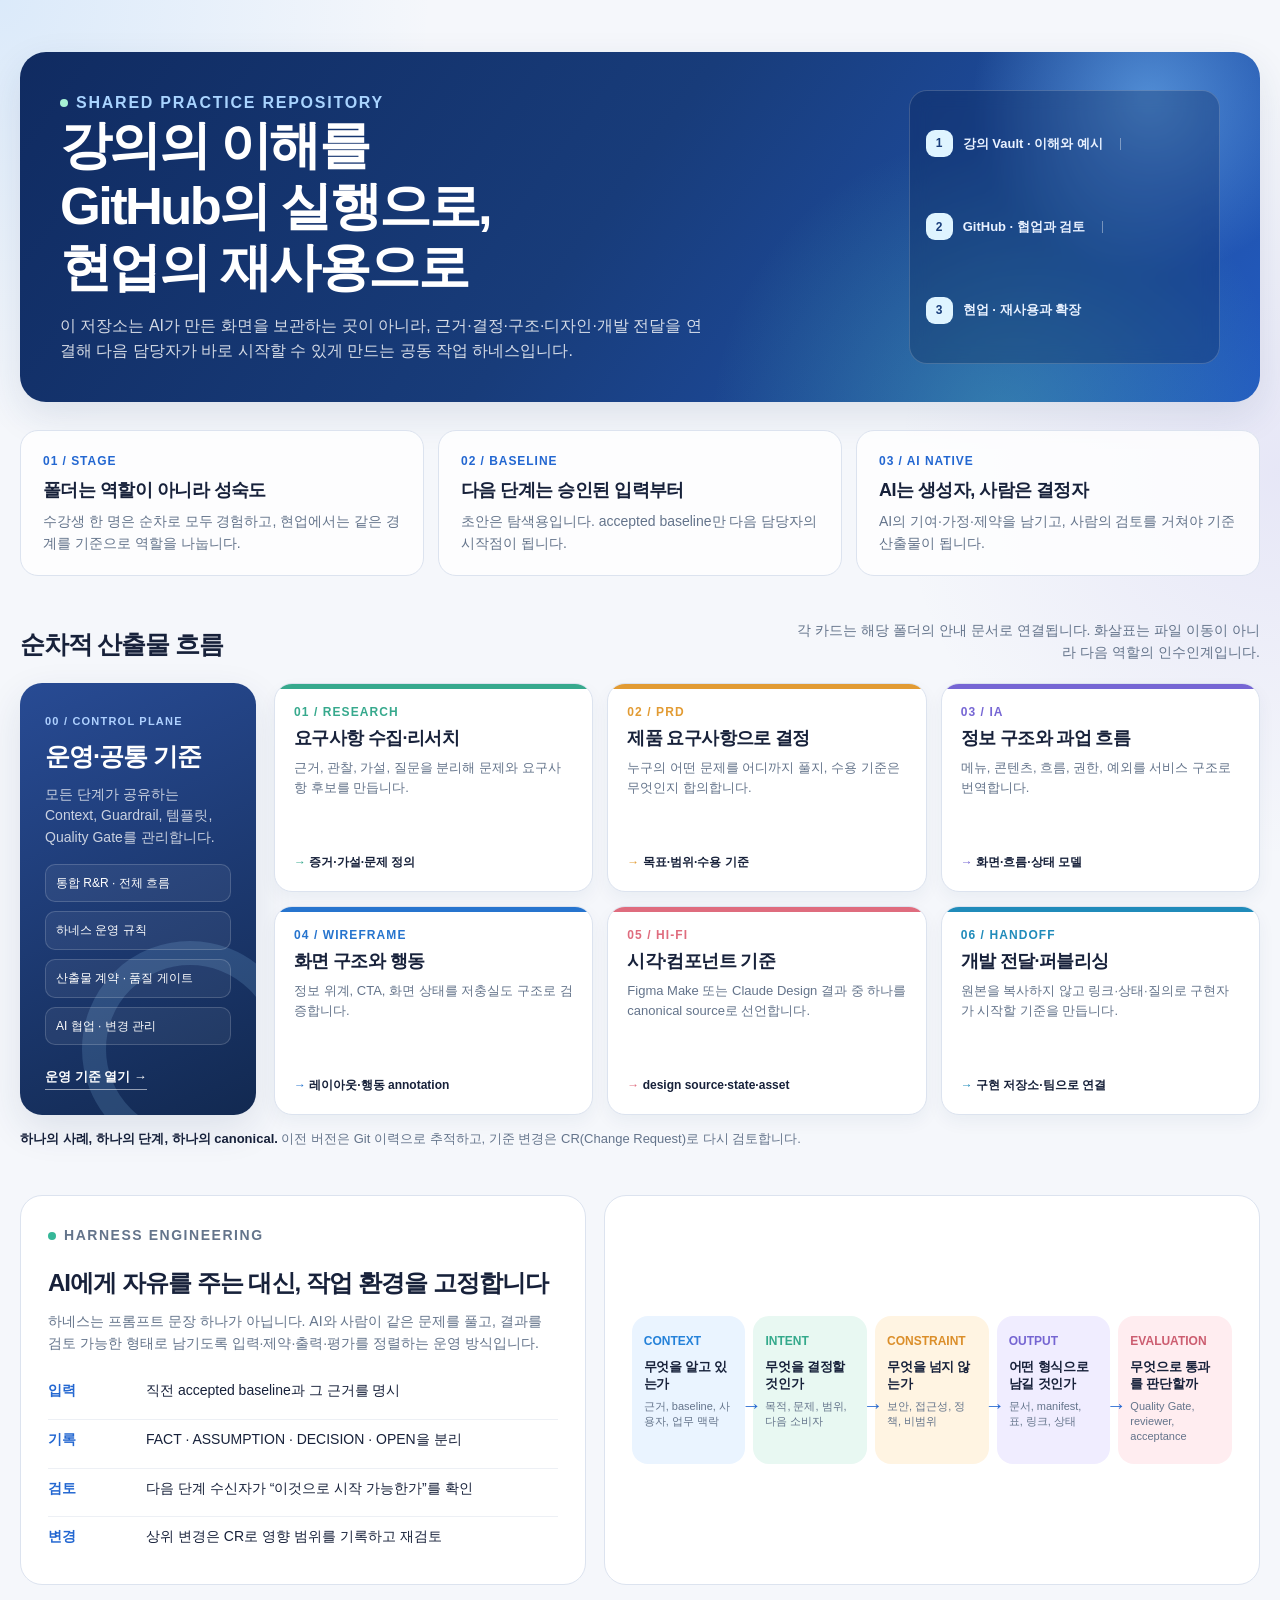
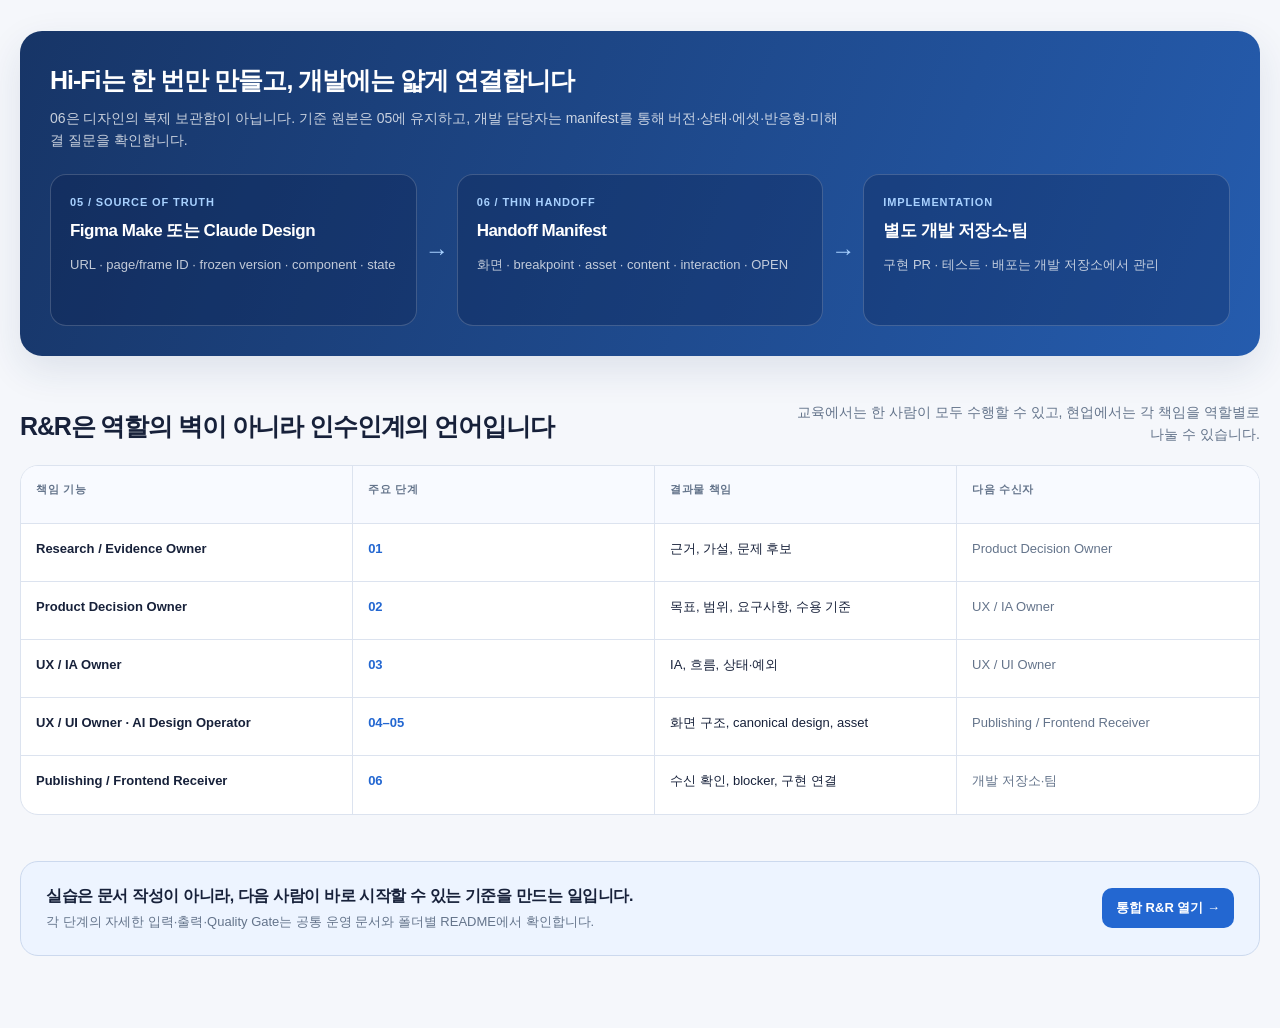
==== 00. 운영·공통 기준/visual/00. AI Native Workflow Map.html @ d82dc031 "feat: initialize AI-native UI UX prototyping lab" ====
<!doctype html>
<html lang="ko">
  <head>
    <meta charset="utf-8" />
    <meta name="viewport" content="width=device-width, initial-scale=1" />
    <meta
      name="description"
      content="AI Agent UI/UX Prototyping 공동 실습 저장소의 역할, 하네스, 단계별 인수인계 흐름을 한 화면으로 보여 주는 안내 지도"
    />
    <title>AI Native UI/UX Prototyping Workflow Map</title>
    <style>
      :root {
        --ink: #17213a;
        --muted: #64748b;
        --canvas: #f5f7fb;
        --surface: #ffffff;
        --line: #dce3ef;
        --navy: #183c7a;
        --blue: #2367d1;
        --sky: #5ca9f5;
        --mint: #36b798;
        --amber: #e9a23b;
        --lavender: #7e72d8;
        --rose: #db6878;
        --shadow: 0 14px 38px rgba(27, 54, 104, 0.11);
      }

      * {
        box-sizing: border-box;
      }

      html {
        scroll-behavior: smooth;
      }

      body {
        margin: 0;
        color: var(--ink);
        background:
          radial-gradient(circle at 0 0, rgba(91, 169, 245, 0.17), transparent 27rem),
          radial-gradient(circle at 100% 18%, rgba(126, 114, 216, 0.12), transparent 24rem),
          var(--canvas);
        font-family:
          Pretendard,
          "Apple SD Gothic Neo",
          "Noto Sans KR",
          -apple-system,
          BlinkMacSystemFont,
          "Segoe UI",
          sans-serif;
        line-height: 1.55;
      }

      a {
        color: inherit;
        text-decoration: none;
      }

      .page {
        width: min(1240px, calc(100% - 40px));
        margin: 0 auto;
        padding: 52px 0 72px;
      }

      .eyebrow {
        display: inline-flex;
        align-items: center;
        gap: 8px;
        margin: 0 0 14px;
        color: var(--blue);
        font-size: 12px;
        font-weight: 800;
        letter-spacing: 0.11em;
        text-transform: uppercase;
      }

      .eyebrow::before {
        width: 8px;
        height: 8px;
        border-radius: 99px;
        background: var(--mint);
        content: "";
      }

      .hero {
        display: grid;
        grid-template-columns: minmax(0, 1.45fr) minmax(280px, 0.55fr);
        gap: 28px;
        align-items: end;
        padding: 38px 40px;
        overflow: hidden;
        color: white;
        border-radius: 26px;
        background:
          radial-gradient(circle at 91% 14%, rgba(123, 193, 255, 0.55), transparent 11rem),
          radial-gradient(circle at 79% 106%, rgba(100, 226, 189, 0.3), transparent 18rem),
          linear-gradient(126deg, #102b61 0%, #183c7a 47%, #235bc0 100%);
        box-shadow: var(--shadow);
      }

      .hero .eyebrow {
        color: #a9d4ff;
      }

      .hero .eyebrow::before {
        background: #a6f2d5;
      }

      h1,
      h2,
      h3,
      p {
        margin-top: 0;
      }

      h1 {
        max-width: 800px;
        margin-bottom: 16px;
        font-size: clamp(31px, 4.1vw, 53px);
        line-height: 1.16;
        letter-spacing: -0.05em;
      }

      .hero p {
        max-width: 650px;
        margin-bottom: 0;
        color: rgba(255, 255, 255, 0.82);
        font-size: 16px;
      }

      .hero-route {
        display: grid;
        gap: 10px;
        align-self: stretch;
        padding: 16px;
        border: 1px solid rgba(255, 255, 255, 0.18);
        border-radius: 18px;
        background: rgba(7, 27, 68, 0.28);
        backdrop-filter: blur(9px);
      }

      .hero-route span {
        display: flex;
        align-items: center;
        gap: 10px;
        color: #e8f1ff;
        font-size: 13px;
        font-weight: 700;
      }

      .hero-route span:not(:last-child)::after {
        width: 1px;
        height: 12px;
        margin-left: 7px;
        background: rgba(255, 255, 255, 0.38);
        content: "";
      }

      .hero-route strong {
        display: grid;
        width: 27px;
        height: 27px;
        place-items: center;
        color: #183c7a;
        border-radius: 9px;
        background: #dff4ff;
        font-size: 12px;
      }

      .intro {
        display: grid;
        grid-template-columns: repeat(3, 1fr);
        gap: 14px;
        margin: 28px 0 44px;
      }

      .intro-card {
        min-height: 146px;
        padding: 21px 22px;
        border: 1px solid var(--line);
        border-radius: 18px;
        background: rgba(255, 255, 255, 0.82);
      }

      .intro-card b {
        display: block;
        margin-bottom: 7px;
        color: var(--blue);
        font-size: 12px;
        letter-spacing: 0.08em;
      }

      .intro-card h2 {
        margin-bottom: 6px;
        font-size: 18px;
        letter-spacing: -0.03em;
      }

      .intro-card p {
        margin-bottom: 0;
        color: var(--muted);
        font-size: 14px;
      }

      .section-head {
        display: flex;
        align-items: end;
        justify-content: space-between;
        gap: 16px;
        margin: 0 0 19px;
      }

      .section-head h2 {
        margin-bottom: 0;
        font-size: 25px;
        letter-spacing: -0.045em;
      }

      .section-head p {
        max-width: 470px;
        margin-bottom: 0;
        color: var(--muted);
        font-size: 14px;
        text-align: right;
      }

      .workflow-wrap {
        display: grid;
        grid-template-columns: 236px minmax(0, 1fr);
        gap: 18px;
        align-items: stretch;
      }

      .control-card {
        position: relative;
        display: flex;
        min-height: 432px;
        flex-direction: column;
        justify-content: space-between;
        padding: 25px;
        overflow: hidden;
        color: white;
        border-radius: 22px;
        background: linear-gradient(155deg, #284b94, #122951);
        box-shadow: var(--shadow);
      }

      .control-card::after {
        position: absolute;
        right: -42px;
        bottom: -42px;
        width: 168px;
        height: 168px;
        border: 24px solid rgba(150, 213, 255, 0.16);
        border-radius: 50%;
        content: "";
      }

      .control-card small {
        color: #afd1ff;
        font-size: 11px;
        font-weight: 800;
        letter-spacing: 0.11em;
      }

      .control-card h3 {
        margin: 8px 0 13px;
        font-size: 25px;
        line-height: 1.2;
        letter-spacing: -0.04em;
      }

      .control-card p {
        position: relative;
        z-index: 1;
        color: rgba(255, 255, 255, 0.76);
        font-size: 14px;
      }

      .control-list {
        position: relative;
        z-index: 1;
        display: grid;
        gap: 9px;
        margin: 15px 0 0;
        padding: 0;
        list-style: none;
      }

      .control-list li {
        padding: 9px 10px;
        border: 1px solid rgba(255, 255, 255, 0.17);
        border-radius: 10px;
        background: rgba(255, 255, 255, 0.06);
        font-size: 12px;
      }

      .control-card .open-link {
        position: relative;
        z-index: 1;
        width: max-content;
        padding-bottom: 2px;
        border-bottom: 1px solid rgba(255, 255, 255, 0.54);
        color: white;
        font-size: 13px;
        font-weight: 700;
      }

      .stages {
        display: grid;
        grid-template-columns: repeat(3, minmax(0, 1fr));
        gap: 14px;
      }

      .stage {
        position: relative;
        display: flex;
        min-height: 209px;
        flex-direction: column;
        padding: 19px;
        overflow: hidden;
        border: 1px solid var(--line);
        border-radius: 18px;
        background: var(--surface);
        box-shadow: 0 7px 17px rgba(28, 55, 96, 0.05);
        transition: transform 160ms ease, box-shadow 160ms ease;
      }

      .stage:hover {
        transform: translateY(-3px);
        box-shadow: 0 14px 28px rgba(28, 55, 96, 0.13);
      }

      .stage::before {
        position: absolute;
        top: 0;
        left: 0;
        width: 100%;
        height: 5px;
        background: var(--accent);
        content: "";
      }

      .stage .num {
        color: var(--accent);
        font-size: 12px;
        font-weight: 900;
        letter-spacing: 0.09em;
      }

      .stage h3 {
        margin: 6px 0 8px;
        font-size: 18px;
        line-height: 1.27;
        letter-spacing: -0.035em;
      }

      .stage p {
        margin-bottom: 13px;
        color: var(--muted);
        font-size: 13px;
      }

      .stage .handoff {
        margin-top: auto;
        color: var(--ink);
        font-size: 12px;
        font-weight: 700;
      }

      .stage .handoff span {
        color: var(--accent);
      }

      .research {
        --accent: #37a98d;
      }

      .prd {
        --accent: #e29b33;
      }

      .ia {
        --accent: #7666d4;
      }

      .wireframe {
        --accent: #2674ce;
      }

      .hifi {
        --accent: #df6c7e;
      }

      .handoff-stage {
        --accent: #208bba;
      }

      .caption {
        margin: 14px 0 0;
        color: var(--muted);
        font-size: 13px;
      }

      .caption strong {
        color: var(--ink);
      }

      .harness {
        display: grid;
        grid-template-columns: 1fr 1.16fr;
        gap: 18px;
        margin-top: 46px;
      }

      .harness-copy,
      .harness-loop {
        padding: 27px;
        border: 1px solid var(--line);
        border-radius: 22px;
        background: var(--surface);
      }

      .harness-copy h2 {
        margin-bottom: 10px;
        font-size: 24px;
        letter-spacing: -0.04em;
      }

      .harness-copy p {
        margin-bottom: 17px;
        color: var(--muted);
        font-size: 14px;
      }

      .harness-copy ul {
        display: grid;
        gap: 8px;
        margin: 0;
        padding: 0;
        list-style: none;
      }

      .harness-copy li {
        display: flex;
        gap: 10px;
        align-items: start;
        padding: 9px 0;
        border-top: 1px solid #edf0f5;
        font-size: 14px;
      }

      .harness-copy li:first-child {
        border-top: 0;
      }

      .harness-copy li b {
        min-width: 88px;
        color: var(--blue);
      }

      .loop-grid {
        display: grid;
        grid-template-columns: repeat(5, minmax(0, 1fr));
        gap: 8px;
        align-items: center;
        height: 100%;
      }

      .loop-step {
        position: relative;
        min-height: 148px;
        padding: 16px 12px;
        border-radius: 16px;
        background: var(--soft);
      }

      .loop-step:not(:last-child)::after {
        position: absolute;
        top: 50%;
        right: -12px;
        z-index: 1;
        width: 16px;
        color: var(--blue);
        content: "→";
        font-size: 20px;
        font-weight: 800;
        text-align: center;
      }

      .loop-step b {
        display: block;
        margin-bottom: 8px;
        color: var(--accent);
        font-size: 12px;
      }

      .loop-step span {
        display: block;
        font-size: 13px;
        font-weight: 800;
        line-height: 1.3;
        letter-spacing: -0.02em;
      }

      .loop-step small {
        display: block;
        margin-top: 7px;
        color: var(--muted);
        font-size: 11px;
        line-height: 1.35;
      }

      .context {
        --accent: #2481d9;
        --soft: #eaf4ff;
      }

      .intent {
        --accent: #33a98b;
        --soft: #e8f8f2;
      }

      .constraint {
        --accent: #db8e29;
        --soft: #fff4e2;
      }

      .output {
        --accent: #7565d2;
        --soft: #f0edff;
      }

      .evaluation {
        --accent: #cc5d70;
        --soft: #ffedf0;
      }

      .handoff-panel {
        margin-top: 46px;
        padding: 30px;
        color: white;
        border-radius: 22px;
        background: linear-gradient(110deg, #173567, #255cae);
        box-shadow: var(--shadow);
      }

      .handoff-panel h2 {
        margin-bottom: 8px;
        font-size: 25px;
        letter-spacing: -0.04em;
      }

      .handoff-panel > p {
        max-width: 800px;
        margin-bottom: 23px;
        color: rgba(255, 255, 255, 0.76);
        font-size: 14px;
      }

      .handoff-flow {
        display: grid;
        grid-template-columns: minmax(0, 1fr) 40px minmax(0, 1fr) 40px minmax(0, 1fr);
        align-items: stretch;
      }

      .handoff-box {
        min-height: 152px;
        padding: 19px;
        border: 1px solid rgba(255, 255, 255, 0.18);
        border-radius: 16px;
        background: rgba(8, 28, 70, 0.28);
      }

      .handoff-box small {
        display: block;
        margin-bottom: 7px;
        color: #a8d1ff;
        font-size: 11px;
        font-weight: 800;
        letter-spacing: 0.08em;
      }

      .handoff-box b {
        display: block;
        margin-bottom: 7px;
        font-size: 17px;
        letter-spacing: -0.03em;
      }

      .handoff-box span {
        color: rgba(255, 255, 255, 0.74);
        font-size: 13px;
      }

      .handoff-arrow {
        display: grid;
        place-items: center;
        color: #a8d1ff;
        font-size: 24px;
        font-weight: 800;
      }

      .matrix {
        margin-top: 46px;
      }

      .matrix-grid {
        display: grid;
        grid-template-columns: 1.1fr repeat(3, 1fr);
        overflow: hidden;
        border: 1px solid var(--line);
        border-radius: 18px;
        background: var(--surface);
      }

      .matrix-grid > div {
        min-height: 58px;
        padding: 15px;
        border-right: 1px solid var(--line);
        border-bottom: 1px solid var(--line);
        font-size: 13px;
      }

      .matrix-grid > div:nth-child(4n) {
        border-right: 0;
      }

      .matrix-grid > div:nth-last-child(-n + 4) {
        border-bottom: 0;
      }

      .matrix-grid .head {
        color: var(--muted);
        background: #f8faff;
        font-size: 11px;
        font-weight: 800;
        letter-spacing: 0.06em;
        text-transform: uppercase;
      }

      .matrix-grid .role {
        font-weight: 800;
      }

      .matrix-grid .stage-cell {
        color: var(--blue);
        font-weight: 700;
      }

      .matrix-grid .receive {
        color: var(--muted);
      }

      .closing {
        display: flex;
        align-items: center;
        justify-content: space-between;
        gap: 20px;
        margin-top: 46px;
        padding: 22px 25px;
        border: 1px solid #ccd9ee;
        border-radius: 18px;
        background: #edf4ff;
      }

      .closing b {
        font-size: 16px;
        letter-spacing: -0.025em;
      }

      .closing p {
        margin: 4px 0 0;
        color: var(--muted);
        font-size: 13px;
      }

      .closing a {
        flex: 0 0 auto;
        padding: 10px 14px;
        color: white;
        border-radius: 10px;
        background: var(--blue);
        font-size: 13px;
        font-weight: 800;
      }

      @media (max-width: 920px) {
        .hero,
        .harness,
        .workflow-wrap {
          grid-template-columns: 1fr;
        }

        .control-card {
          min-height: 250px;
        }

        .loop-grid {
          grid-template-columns: repeat(5, 1fr);
        }
      }

      @media (max-width: 700px) {
        .page {
          width: min(100% - 24px, 1240px);
          padding-top: 18px;
        }

        .hero {
          padding: 28px 23px;
          border-radius: 19px;
        }

        .intro,
        .stages {
          grid-template-columns: 1fr;
        }

        .section-head {
          display: block;
        }

        .section-head p {
          margin-top: 7px;
          text-align: left;
        }

        .loop-grid {
          grid-template-columns: 1fr;
        }

        .loop-step {
          min-height: 0;
        }

        .loop-step:not(:last-child)::after {
          top: auto;
          right: auto;
          bottom: -24px;
          left: 50%;
          transform: rotate(90deg);
        }

        .handoff-flow {
          grid-template-columns: 1fr;
          gap: 12px;
        }

        .handoff-arrow {
          height: 22px;
          transform: rotate(90deg);
        }

        .matrix-grid {
          grid-template-columns: 1fr;
        }

        .matrix-grid > div,
        .matrix-grid > div:nth-child(4n),
        .matrix-grid > div:nth-last-child(-n + 4) {
          border-right: 0;
          border-bottom: 1px solid var(--line);
        }

        .matrix-grid > div:last-child {
          border-bottom: 0;
        }

        .matrix-grid .head {
          display: none;
        }

        .matrix-grid .role {
          padding-bottom: 4px;
          background: #f8faff;
        }

        .closing {
          display: block;
        }

        .closing a {
          display: inline-block;
          margin-top: 14px;
        }
      }
    </style>
  </head>
  <body>
    <main class="page">
      <header class="hero">
        <div>
          <p class="eyebrow">Shared practice repository</p>
          <h1>강의의 이해를<br />GitHub의 실행으로,<br />현업의 재사용으로</h1>
          <p>
            이 저장소는 AI가 만든 화면을 보관하는 곳이 아니라, 근거·결정·구조·디자인·개발 전달을
            연결해 다음 담당자가 바로 시작할 수 있게 만드는 공동 작업 하네스입니다.
          </p>
        </div>
        <div class="hero-route" aria-label="교육에서 현업으로 이어지는 경로">
          <span><strong>1</strong> 강의 Vault · 이해와 예시</span>
          <span><strong>2</strong> GitHub · 협업과 검토</span>
          <span><strong>3</strong> 현업 · 재사용과 확장</span>
        </div>
      </header>

      <section class="intro" aria-label="핵심 원칙">
        <article class="intro-card">
          <b>01 / STAGE</b>
          <h2>폴더는 역할이 아니라 성숙도</h2>
          <p>수강생 한 명은 순차로 모두 경험하고, 현업에서는 같은 경계를 기준으로 역할을 나눕니다.</p>
        </article>
        <article class="intro-card">
          <b>02 / BASELINE</b>
          <h2>다음 단계는 승인된 입력부터</h2>
          <p>초안은 탐색용입니다. accepted baseline만 다음 담당자의 시작점이 됩니다.</p>
        </article>
        <article class="intro-card">
          <b>03 / AI NATIVE</b>
          <h2>AI는 생성자, 사람은 결정자</h2>
          <p>AI의 기여·가정·제약을 남기고, 사람의 검토를 거쳐야 기준 산출물이 됩니다.</p>
        </article>
      </section>

      <section aria-labelledby="workflow-title">
        <div class="section-head">
          <h2 id="workflow-title">순차적 산출물 흐름</h2>
          <p>각 카드는 해당 폴더의 안내 문서로 연결됩니다. 화살표는 파일 이동이 아니라 다음 역할의 인수인계입니다.</p>
        </div>

        <div class="workflow-wrap">
          <a class="control-card" href="../00. 통합 R&R 및 전체 작업 흐름.md">
            <div>
              <small>00 / CONTROL PLANE</small>
              <h3>운영·공통 기준</h3>
              <p>모든 단계가 공유하는 Context, Guardrail, 템플릿, Quality Gate를 관리합니다.</p>
              <ul class="control-list">
                <li>통합 R&amp;R · 전체 흐름</li>
                <li>하네스 운영 규칙</li>
                <li>산출물 계약 · 품질 게이트</li>
                <li>AI 협업 · 변경 관리</li>
              </ul>
            </div>
            <span class="open-link">운영 기준 열기 →</span>
          </a>

          <div class="stages">
            <a class="stage research" href="../../01.%20요구사항%20수집·리서치/README.md">
              <span class="num">01 / RESEARCH</span>
              <h3>요구사항 수집·리서치</h3>
              <p>근거, 관찰, 가설, 질문을 분리해 문제와 요구사항 후보를 만듭니다.</p>
              <span class="handoff"><span>→</span> 증거·가설·문제 정의</span>
            </a>
            <a class="stage prd" href="../../02.%20PRD/README.md">
              <span class="num">02 / PRD</span>
              <h3>제품 요구사항으로 결정</h3>
              <p>누구의 어떤 문제를 어디까지 풀지, 수용 기준은 무엇인지 합의합니다.</p>
              <span class="handoff"><span>→</span> 목표·범위·수용 기준</span>
            </a>
            <a class="stage ia" href="../../03.%20IA/README.md">
              <span class="num">03 / IA</span>
              <h3>정보 구조와 과업 흐름</h3>
              <p>메뉴, 콘텐츠, 흐름, 권한, 예외를 서비스 구조로 번역합니다.</p>
              <span class="handoff"><span>→</span> 화면·흐름·상태 모델</span>
            </a>
            <a class="stage wireframe" href="../../04.%20Wireframe/README.md">
              <span class="num">04 / WIREFRAME</span>
              <h3>화면 구조와 행동</h3>
              <p>정보 위계, CTA, 화면 상태를 저충실도 구조로 검증합니다.</p>
              <span class="handoff"><span>→</span> 레이아웃·행동 annotation</span>
            </a>
            <a class="stage hifi" href="../../05.%20Hi-Fi%20Design%20%28Figma%20Make%2C%20Claude%20Design%29/README.md">
              <span class="num">05 / HI-FI</span>
              <h3>시각·컴포넌트 기준</h3>
              <p>Figma Make 또는 Claude Design 결과 중 하나를 canonical source로 선언합니다.</p>
              <span class="handoff"><span>→</span> design source·state·asset</span>
            </a>
            <a class="stage handoff-stage" href="../../06.%20개발%20전달·퍼블리싱/README.md">
              <span class="num">06 / HANDOFF</span>
              <h3>개발 전달·퍼블리싱</h3>
              <p>원본을 복사하지 않고 링크·상태·질의로 구현자가 시작할 기준을 만듭니다.</p>
              <span class="handoff"><span>→</span> 구현 저장소·팀으로 연결</span>
            </a>
          </div>
        </div>
        <p class="caption">
          <strong>하나의 사례, 하나의 단계, 하나의 canonical.</strong> 이전 버전은 Git 이력으로 추적하고, 기준 변경은 CR(Change Request)로 다시 검토합니다.
        </p>
      </section>

      <section class="harness" aria-labelledby="harness-title">
        <div class="harness-copy">
          <p class="eyebrow">Harness engineering</p>
          <h2 id="harness-title">AI에게 자유를 주는 대신, 작업 환경을 고정합니다</h2>
          <p>
            하네스는 프롬프트 문장 하나가 아닙니다. AI와 사람이 같은 문제를 풀고, 결과를 검토 가능한
            형태로 남기도록 입력·제약·출력·평가를 정렬하는 운영 방식입니다.
          </p>
          <ul>
            <li><b>입력</b><span>직전 accepted baseline과 그 근거를 명시</span></li>
            <li><b>기록</b><span>FACT · ASSUMPTION · DECISION · OPEN을 분리</span></li>
            <li><b>검토</b><span>다음 단계 수신자가 “이것으로 시작 가능한가”를 확인</span></li>
            <li><b>변경</b><span>상위 변경은 CR로 영향 범위를 기록하고 재검토</span></li>
          </ul>
        </div>
        <div class="harness-loop" aria-label="AI 작업 하네스 5단계">
          <div class="loop-grid">
            <div class="loop-step context">
              <b>CONTEXT</b>
              <span>무엇을 알고 있는가</span>
              <small>근거, baseline, 사용자, 업무 맥락</small>
            </div>
            <div class="loop-step intent">
              <b>INTENT</b>
              <span>무엇을 결정할 것인가</span>
              <small>목적, 문제, 범위, 다음 소비자</small>
            </div>
            <div class="loop-step constraint">
              <b>CONSTRAINT</b>
              <span>무엇을 넘지 않는가</span>
              <small>보안, 접근성, 정책, 비범위</small>
            </div>
            <div class="loop-step output">
              <b>OUTPUT</b>
              <span>어떤 형식으로 남길 것인가</span>
              <small>문서, manifest, 표, 링크, 상태</small>
            </div>
            <div class="loop-step evaluation">
              <b>EVALUATION</b>
              <span>무엇으로 통과를 판단할까</span>
              <small>Quality Gate, reviewer, acceptance</small>
            </div>
          </div>
        </div>
      </section>

      <section class="handoff-panel" aria-labelledby="handoff-title">
        <h2 id="handoff-title">Hi-Fi는 한 번만 만들고, 개발에는 얇게 연결합니다</h2>
        <p>
          06은 디자인의 복제 보관함이 아닙니다. 기준 원본은 05에 유지하고, 개발 담당자는 manifest를 통해
          버전·상태·에셋·반응형·미해결 질문을 확인합니다.
        </p>
        <div class="handoff-flow">
          <div class="handoff-box">
            <small>05 / SOURCE OF TRUTH</small>
            <b>Figma Make 또는 Claude Design</b>
            <span>URL · page/frame ID · frozen version · component · state</span>
          </div>
          <div class="handoff-arrow" aria-hidden="true">→</div>
          <div class="handoff-box">
            <small>06 / THIN HANDOFF</small>
            <b>Handoff Manifest</b>
            <span>화면 · breakpoint · asset · content · interaction · OPEN</span>
          </div>
          <div class="handoff-arrow" aria-hidden="true">→</div>
          <div class="handoff-box">
            <small>IMPLEMENTATION</small>
            <b>별도 개발 저장소·팀</b>
            <span>구현 PR · 테스트 · 배포는 개발 저장소에서 관리</span>
          </div>
        </div>
      </section>

      <section class="matrix" aria-labelledby="roles-title">
        <div class="section-head">
          <h2 id="roles-title">R&amp;R은 역할의 벽이 아니라 인수인계의 언어입니다</h2>
          <p>교육에서는 한 사람이 모두 수행할 수 있고, 현업에서는 각 책임을 역할별로 나눌 수 있습니다.</p>
        </div>
        <div class="matrix-grid" role="table" aria-label="핵심 역할과 인수인계">
          <div class="head" role="columnheader">책임 기능</div>
          <div class="head" role="columnheader">주요 단계</div>
          <div class="head" role="columnheader">결과물 책임</div>
          <div class="head" role="columnheader">다음 수신자</div>

          <div class="role" role="cell">Research / Evidence Owner</div>
          <div class="stage-cell" role="cell">01</div>
          <div role="cell">근거, 가설, 문제 후보</div>
          <div class="receive" role="cell">Product Decision Owner</div>

          <div class="role" role="cell">Product Decision Owner</div>
          <div class="stage-cell" role="cell">02</div>
          <div role="cell">목표, 범위, 요구사항, 수용 기준</div>
          <div class="receive" role="cell">UX / IA Owner</div>

          <div class="role" role="cell">UX / IA Owner</div>
          <div class="stage-cell" role="cell">03</div>
          <div role="cell">IA, 흐름, 상태·예외</div>
          <div class="receive" role="cell">UX / UI Owner</div>

          <div class="role" role="cell">UX / UI Owner · AI Design Operator</div>
          <div class="stage-cell" role="cell">04–05</div>
          <div role="cell">화면 구조, canonical design, asset</div>
          <div class="receive" role="cell">Publishing / Frontend Receiver</div>

          <div class="role" role="cell">Publishing / Frontend Receiver</div>
          <div class="stage-cell" role="cell">06</div>
          <div role="cell">수신 확인, blocker, 구현 연결</div>
          <div class="receive" role="cell">개발 저장소·팀</div>
        </div>
      </section>

      <footer class="closing">
        <div>
          <b>실습은 문서 작성이 아니라, 다음 사람이 바로 시작할 수 있는 기준을 만드는 일입니다.</b>
          <p>각 단계의 자세한 입력·출력·Quality Gate는 공통 운영 문서와 폴더별 README에서 확인합니다.</p>
        </div>
        <a href="../00. 통합 R&R 및 전체 작업 흐름.md">통합 R&amp;R 열기 →</a>
      </footer>
    </main>
  </body>
</html>
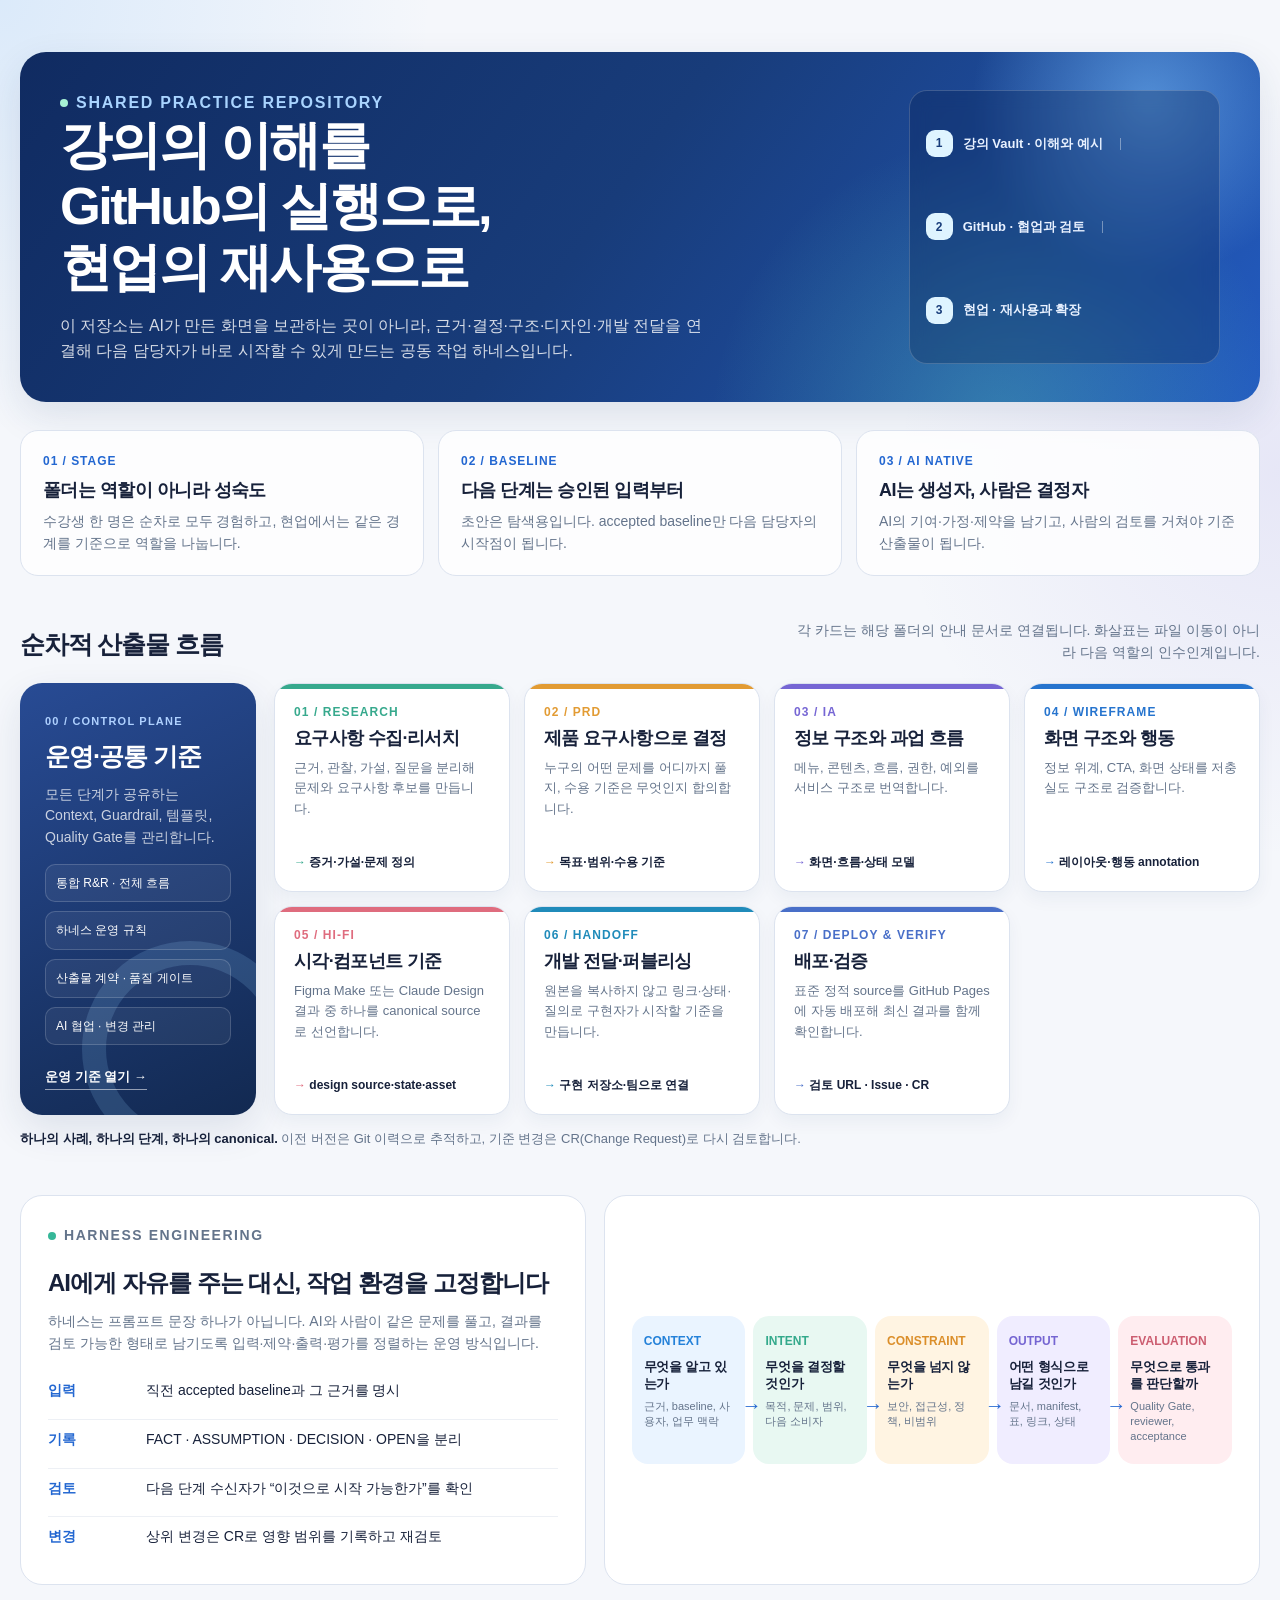
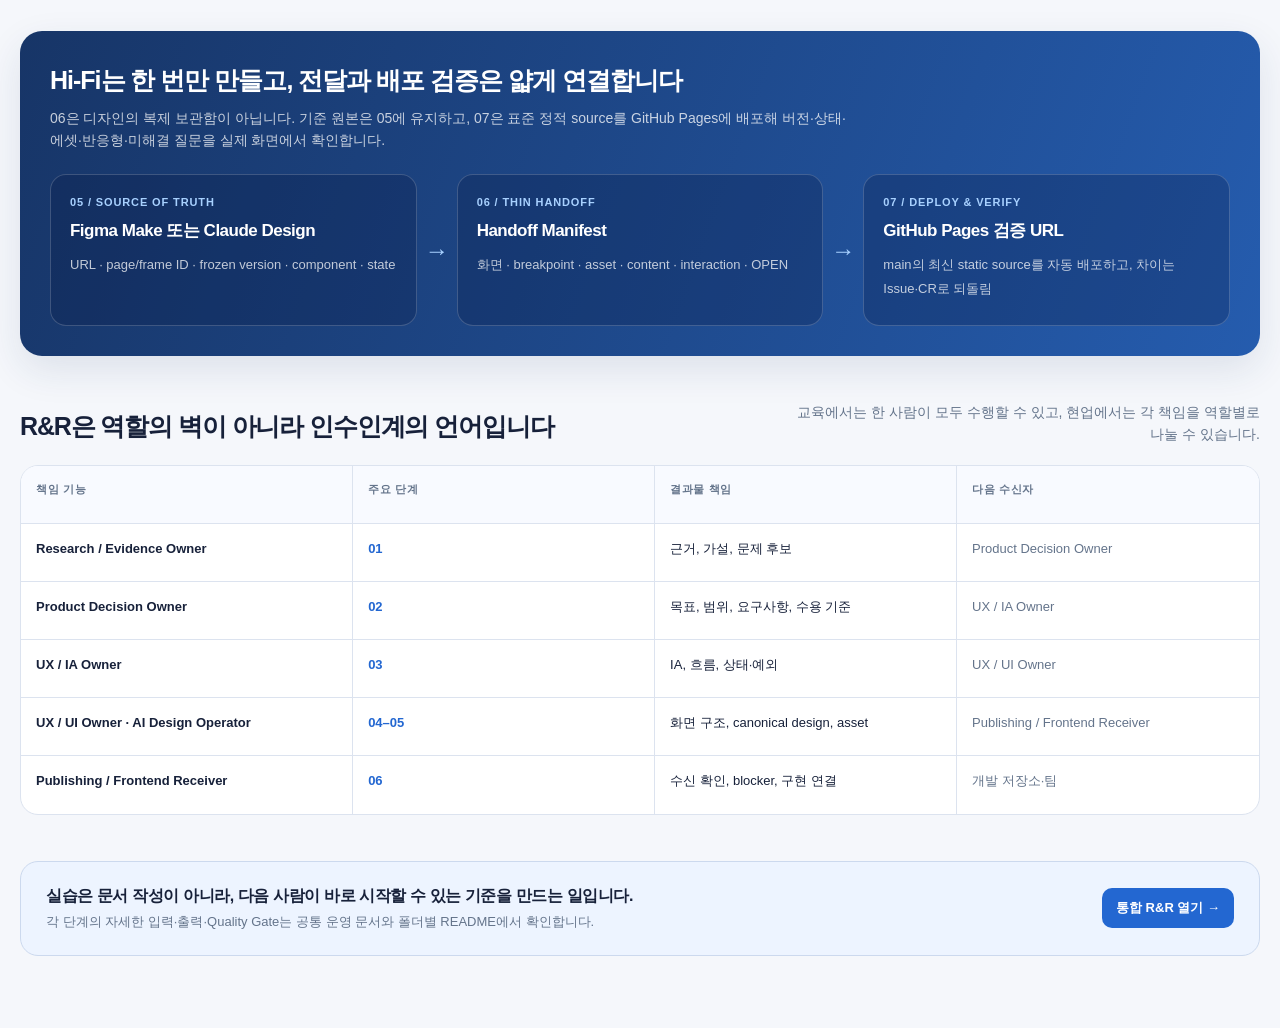
==== commit 93f06fac: "feat: add GitHub Pages deploy and verification stage" ====
--- a/00. 운영·공통 기준/visual/00. AI Native Workflow Map.html
+++ b/00. 운영·공통 기준/visual/00. AI Native Workflow Map.html
@@ -308,7 +308,7 @@
 
       .stages {
         display: grid;
-        grid-template-columns: repeat(3, minmax(0, 1fr));
+        grid-template-columns: repeat(4, minmax(0, 1fr));
         gap: 14px;
       }
 
@@ -394,6 +394,10 @@
 
       .handoff-stage {
         --accent: #208bba;
+      }
+
+      .deploy-stage {
+        --accent: #496fc8;
       }
 
       .caption {
@@ -881,6 +885,12 @@
               <h3>개발 전달·퍼블리싱</h3>
               <p>원본을 복사하지 않고 링크·상태·질의로 구현자가 시작할 기준을 만듭니다.</p>
               <span class="handoff"><span>→</span> 구현 저장소·팀으로 연결</span>
+            </a>
+            <a class="stage deploy-stage" href="../../07.%20배포·검증%20%28GitHub%20Pages%29/README.md">
+              <span class="num">07 / DEPLOY &amp; VERIFY</span>
+              <h3>배포·검증</h3>
+              <p>표준 정적 source를 GitHub Pages에 자동 배포해 최신 결과를 함께 확인합니다.</p>
+              <span class="handoff"><span>→</span> 검토 URL · Issue · CR</span>
             </a>
           </div>
         </div>
@@ -936,10 +946,10 @@
       </section>
 
       <section class="handoff-panel" aria-labelledby="handoff-title">
-        <h2 id="handoff-title">Hi-Fi는 한 번만 만들고, 개발에는 얇게 연결합니다</h2>
+        <h2 id="handoff-title">Hi-Fi는 한 번만 만들고, 전달과 배포 검증은 얇게 연결합니다</h2>
         <p>
-          06은 디자인의 복제 보관함이 아닙니다. 기준 원본은 05에 유지하고, 개발 담당자는 manifest를 통해
-          버전·상태·에셋·반응형·미해결 질문을 확인합니다.
+          06은 디자인의 복제 보관함이 아닙니다. 기준 원본은 05에 유지하고, 07은 표준 정적 source를
+          GitHub Pages에 배포해 버전·상태·에셋·반응형·미해결 질문을 실제 화면에서 확인합니다.
         </p>
         <div class="handoff-flow">
           <div class="handoff-box">
@@ -955,9 +965,9 @@
           </div>
           <div class="handoff-arrow" aria-hidden="true">→</div>
           <div class="handoff-box">
-            <small>IMPLEMENTATION</small>
-            <b>별도 개발 저장소·팀</b>
-            <span>구현 PR · 테스트 · 배포는 개발 저장소에서 관리</span>
+            <small>07 / DEPLOY &amp; VERIFY</small>
+            <b>GitHub Pages 검증 URL</b>
+            <span>main의 최신 static source를 자동 배포하고, 차이는 Issue·CR로 되돌림</span>
           </div>
         </div>
       </section>
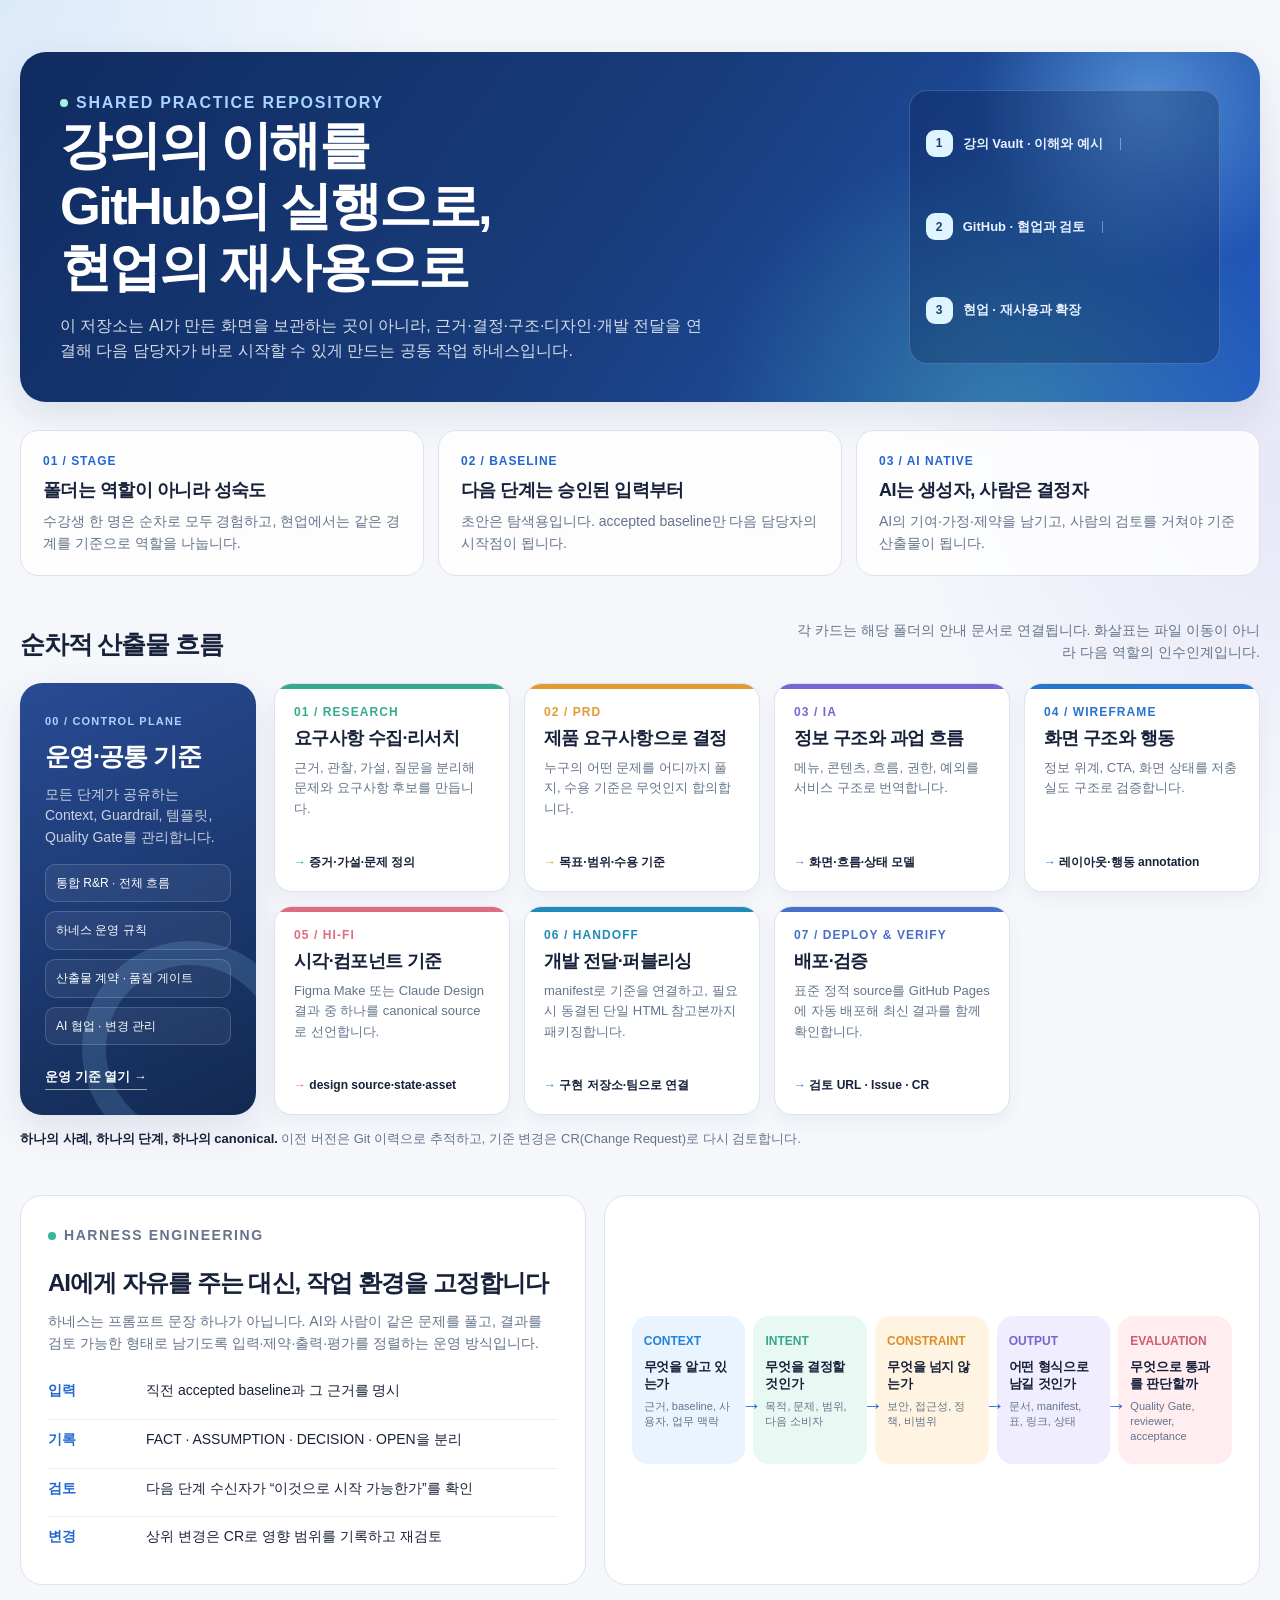
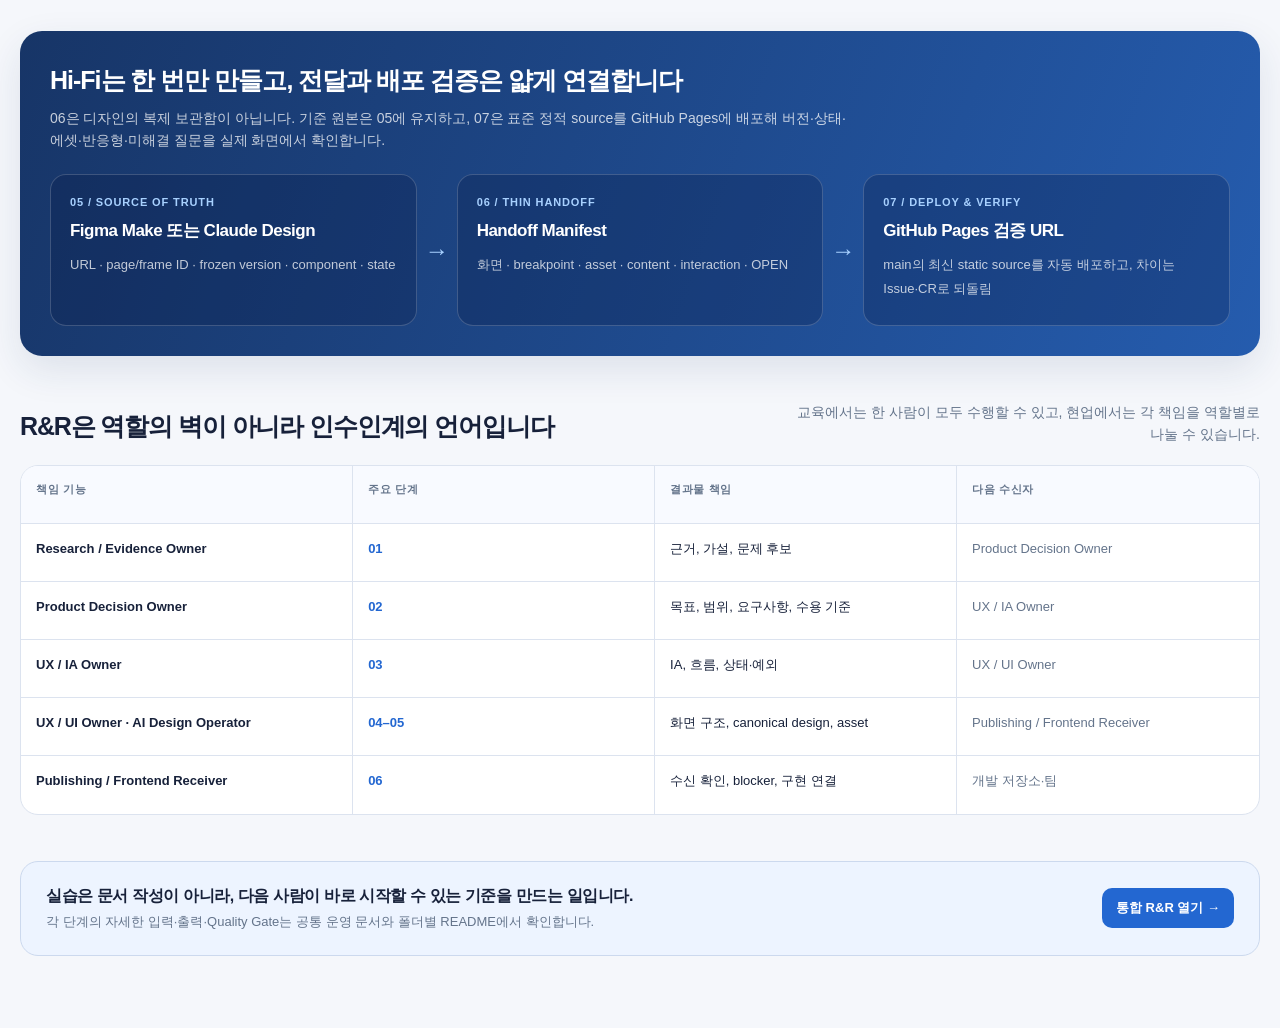
==== commit 0dfeaee1: "docs: define generated prototype handoff package" ====
--- a/00. 운영·공통 기준/visual/00. AI Native Workflow Map.html
+++ b/00. 운영·공통 기준/visual/00. AI Native Workflow Map.html
@@ -883,7 +883,7 @@
             <a class="stage handoff-stage" href="../../06.%20개발%20전달·퍼블리싱/README.md">
               <span class="num">06 / HANDOFF</span>
               <h3>개발 전달·퍼블리싱</h3>
-              <p>원본을 복사하지 않고 링크·상태·질의로 구현자가 시작할 기준을 만듭니다.</p>
+              <p>manifest로 기준을 연결하고, 필요 시 동결된 단일 HTML 참고본까지 패키징합니다.</p>
               <span class="handoff"><span>→</span> 구현 저장소·팀으로 연결</span>
             </a>
             <a class="stage deploy-stage" href="../../07.%20배포·검증%20%28GitHub%20Pages%29/README.md">
